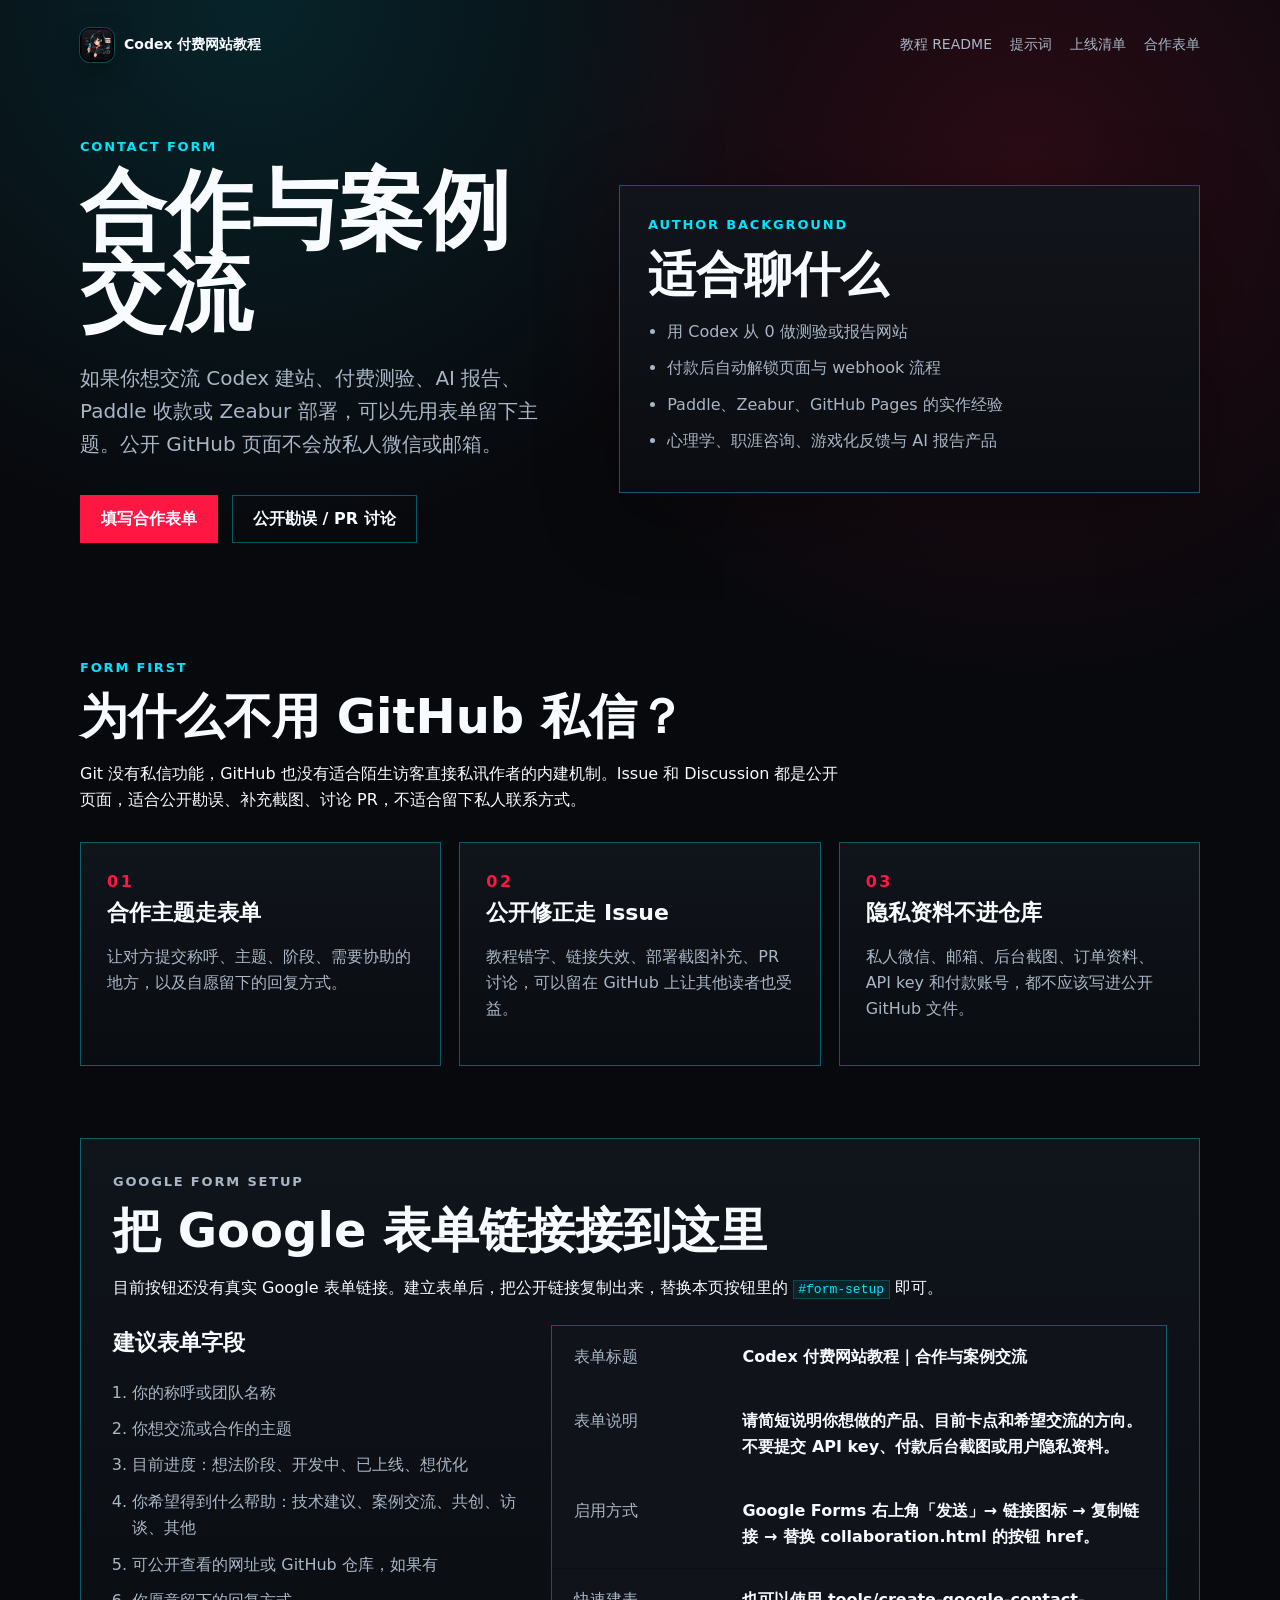
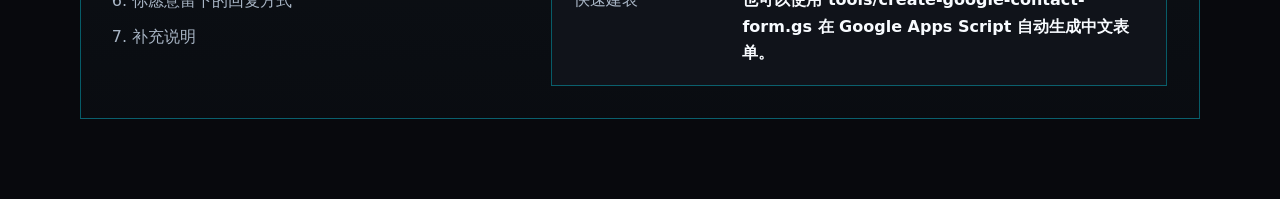
==== collaboration.html @ 183beb46 "Add form-first contact workflow" ====
<!doctype html>
<html lang="zh-CN">
  <head>
    <meta charset="utf-8" />
    <meta name="viewport" content="width=device-width, initial-scale=1" />
    <meta
      name="description"
      content="Codex 付费网站教程的合作与案例交流入口。使用表单提交合作主题，避免在公开 GitHub 页面暴露私人联系方式。"
    />
    <meta property="og:title" content="合作与案例交流｜Codex 付费网站教程" />
    <meta property="og:description" content="提交你的合作主题、案例、问题或共创方向。" />
    <meta property="og:image" content="https://momowangouo.github.io/codex-paid-quiz-tutorial/assets/brand/tutorial-og-cover.png" />
    <meta name="twitter:card" content="summary_large_image" />
    <title>合作与案例交流｜Codex 付费网站教程</title>
    <link rel="icon" type="image/png" href="./assets/brand/tutorial-mascot-icon.png" />
    <link rel="stylesheet" href="site.css" />
  </head>
  <body>
    <header class="hero compact-hero">
      <nav class="nav">
        <a class="brand" href="./">
          <img src="./assets/brand/tutorial-mascot-icon.png" alt="" />
          <span>Codex 付费网站教程</span>
        </a>
        <a href="./README.md">教程 README</a>
        <a href="./06-prompt-templates.md">提示词</a>
        <a href="./07-launch-checklist.md">上线清单</a>
        <a href="./collaboration.html">合作表单</a>
      </nav>
      <div class="hero-grid">
        <section class="hero-copy">
          <p class="eyebrow">Contact Form</p>
          <h1>合作与案例交流</h1>
          <p class="lead">
            如果你想交流 Codex 建站、付费测验、AI 报告、Paddle 收款或 Zeabur 部署，可以先用表单留下主题。公开 GitHub 页面不会放私人微信或邮箱。
          </p>
          <div class="actions">
            <!-- 将下面 href 的 #form-setup 替换成你的 Google 表单公开链接后，按钮就会直接打开表单。 -->
            <a class="button primary" href="#form-setup">填写合作表单</a>
            <a class="button ghost" href="https://github.com/momowangOUO/codex-paid-quiz-tutorial/issues/new?template=collaboration.yml">公开勘误 / PR 讨论</a>
          </div>
        </section>
        <aside class="hero-card form-card">
          <div class="form-card-inner">
            <p class="eyebrow">Author Background</p>
            <h2>适合聊什么</h2>
            <ul class="check-list">
              <li>用 Codex 从 0 做测验或报告网站</li>
              <li>付款后自动解锁页面与 webhook 流程</li>
              <li>Paddle、Zeabur、GitHub Pages 的实作经验</li>
              <li>心理学、职涯咨询、游戏化反馈与 AI 报告产品</li>
            </ul>
          </div>
        </aside>
      </div>
    </header>

    <main>
      <section class="section">
        <div class="section-head">
          <p class="eyebrow">Form First</p>
          <h2>为什么不用 GitHub 私信？</h2>
          <p>
            Git 没有私信功能，GitHub 也没有适合陌生访客直接私讯作者的内建机制。Issue 和 Discussion 都是公开页面，适合公开勘误、补充截图、讨论 PR，不适合留下私人联系方式。
          </p>
        </div>
        <div class="cards three">
          <article class="card">
            <span>01</span>
            <h3>合作主题走表单</h3>
            <p>让对方提交称呼、主题、阶段、需要协助的地方，以及自愿留下的回复方式。</p>
          </article>
          <article class="card">
            <span>02</span>
            <h3>公开修正走 Issue</h3>
            <p>教程错字、链接失效、部署截图补充、PR 讨论，可以留在 GitHub 上让其他读者也受益。</p>
          </article>
          <article class="card">
            <span>03</span>
            <h3>隐私资料不进仓库</h3>
            <p>私人微信、邮箱、后台截图、订单资料、API key 和付款账号，都不应该写进公开 GitHub 文件。</p>
          </article>
        </div>
      </section>

      <section class="section contact" id="form-setup">
        <p class="eyebrow">Google Form Setup</p>
        <h2>把 Google 表单链接接到这里</h2>
        <p class="contact-line">
          目前按钮还没有真实 Google 表单链接。建立表单后，把公开链接复制出来，替换本页按钮里的 <code>#form-setup</code> 即可。
        </p>
        <div class="split setup-split">
          <div>
            <h3>建议表单字段</h3>
            <ol class="step-list">
              <li>你的称呼或团队名称</li>
              <li>你想交流或合作的主题</li>
              <li>目前进度：想法阶段、开发中、已上线、想优化</li>
              <li>你希望得到什么帮助：技术建议、案例交流、共创、访谈、其他</li>
              <li>可公开查看的网址或 GitHub 仓库，如果有</li>
              <li>你愿意留下的回复方式</li>
              <li>补充说明</li>
            </ol>
          </div>
          <div class="cost-table">
            <div>
              <span>表单标题</span>
              <strong>Codex 付费网站教程｜合作与案例交流</strong>
            </div>
            <div>
              <span>表单说明</span>
              <strong>请简短说明你想做的产品、目前卡点和希望交流的方向。不要提交 API key、付款后台截图或用户隐私资料。</strong>
            </div>
            <div>
              <span>启用方式</span>
              <strong>Google Forms 右上角「发送」→ 链接图标 → 复制链接 → 替换 collaboration.html 的按钮 href。</strong>
            </div>
            <div>
              <span>快速建表</span>
              <strong>也可以使用 tools/create-google-contact-form.gs 在 Google Apps Script 自动生成中文表单。</strong>
            </div>
          </div>
        </div>
      </section>
    </main>
  </body>
</html>
---- site.css ----
:root {
  color-scheme: dark;
  --bg: #08090d;
  --panel: #10131a;
  --panel-strong: #151a24;
  --text: #f8fbff;
  --muted: #a9b6c6;
  --line: rgba(0, 229, 255, 0.36);
  --accent: #00e5ff;
  --hot: #ff1744;
}

* {
  box-sizing: border-box;
}

body {
  margin: 0;
  background:
    radial-gradient(circle at 20% 0%, rgba(0, 229, 255, 0.12), transparent 34rem),
    radial-gradient(circle at 80% 10%, rgba(255, 23, 68, 0.14), transparent 32rem),
    var(--bg);
  color: var(--text);
  font-family: Inter, ui-sans-serif, system-ui, -apple-system, BlinkMacSystemFont, "Segoe UI", "Microsoft YaHei", sans-serif;
  line-height: 1.65;
}

a {
  color: inherit;
  text-decoration: none;
}

.hero,
.section {
  width: min(1120px, calc(100% - 40px));
  margin: 0 auto;
}

.hero {
  padding: 28px 0 70px;
}

.compact-hero {
  padding-bottom: 42px;
}

.nav {
  display: flex;
  align-items: center;
  justify-content: flex-end;
  gap: 18px;
  margin-bottom: 74px;
  color: var(--muted);
  font-size: 14px;
}

.brand {
  display: inline-flex;
  align-items: center;
  gap: 10px;
  margin-right: auto;
  color: var(--text);
  font-weight: 800;
}

.brand img {
  width: 34px;
  height: 34px;
  border-radius: 10px;
  box-shadow: 0 0 0 1px rgba(0, 229, 255, 0.25), 0 8px 24px rgba(0, 0, 0, 0.34);
}

.nav a:hover {
  color: var(--accent);
}

.hero-grid {
  display: grid;
  grid-template-columns: minmax(0, 0.92fr) minmax(360px, 1.08fr);
  gap: 44px;
  align-items: center;
}

.eyebrow {
  color: var(--accent);
  font-size: 13px;
  font-weight: 700;
  letter-spacing: 0.14em;
  text-transform: uppercase;
}

h1,
h2,
h3,
p {
  margin-top: 0;
}

h1 {
  font-size: clamp(46px, 7vw, 86px);
  line-height: 0.95;
  letter-spacing: 0;
  margin-bottom: 28px;
}

h2 {
  font-size: clamp(30px, 4vw, 48px);
  line-height: 1.08;
  margin-bottom: 18px;
}

h3 {
  font-size: 22px;
  margin-bottom: 12px;
}

.lead {
  color: var(--muted);
  font-size: 20px;
  max-width: 650px;
}

.actions {
  display: flex;
  flex-wrap: wrap;
  gap: 14px;
  margin-top: 34px;
}

.button {
  display: inline-flex;
  min-height: 48px;
  align-items: center;
  justify-content: center;
  border: 1px solid var(--line);
  padding: 0 20px;
  font-weight: 700;
}

.button.primary {
  background: var(--hot);
  border-color: var(--hot);
}

.button.ghost:hover {
  border-color: var(--accent);
  color: var(--accent);
}

.button.text-button {
  border-color: transparent;
  color: var(--muted);
  padding-inline: 6px;
}

.button.text-button:hover {
  color: var(--accent);
}

.hero-card,
.card,
.cost-table,
.chapter-list,
.contact,
.visual {
  background: linear-gradient(180deg, rgba(17, 21, 28, 0.94), rgba(10, 12, 17, 0.94));
  border: 1px solid var(--line);
}

.hero-card {
  overflow: hidden;
  padding: 0;
  box-shadow: 0 22px 70px rgba(0, 0, 0, 0.34);
}

.hero-card img,
.visual img {
  display: block;
  width: 100%;
  height: auto;
}

.hero-card img {
  aspect-ratio: 16 / 9;
  object-fit: cover;
}

.section {
  padding: 72px 0;
}

.section-head {
  max-width: 760px;
  margin-bottom: 28px;
}

.cards {
  display: grid;
  gap: 18px;
}

.cards.three {
  grid-template-columns: repeat(auto-fit, minmax(240px, 1fr));
}

.card {
  padding: 26px;
  min-height: 220px;
}

.card span {
  color: var(--hot);
  font-weight: 800;
  letter-spacing: 0.16em;
}

.card p,
.split p,
.contact p {
  color: var(--muted);
}

.split {
  display: grid;
  grid-template-columns: 0.8fr 1.2fr;
  gap: 28px;
  align-items: start;
}

.cost-table {
  display: grid;
  gap: 1px;
  overflow: hidden;
}

.cost-table div {
  display: grid;
  grid-template-columns: 150px 1fr;
  gap: 18px;
  padding: 18px 22px;
  background: var(--panel);
}

.cost-table span {
  color: var(--muted);
}

.chapter-list {
  display: grid;
  grid-template-columns: repeat(2, minmax(0, 1fr));
  gap: 1px;
  overflow: hidden;
}

.chapter-list a {
  background: var(--panel);
  padding: 18px 22px;
  color: var(--muted);
}

.chapter-list a:hover {
  color: var(--text);
  background: var(--panel-strong);
}

.visual {
  padding: 18px;
}

.contact {
  margin-bottom: 80px;
  padding: 32px;
}

.case-study {
  display: grid;
  grid-template-columns: minmax(0, 1fr) 420px;
  gap: 26px;
  align-items: center;
}

.case-study img {
  display: block;
  width: 100%;
  border: 1px solid var(--line);
  aspect-ratio: 16 / 9;
  object-fit: cover;
}

.case-study p {
  color: var(--muted);
}

.note {
  color: #d8e0ea !important;
  border-left: 3px solid var(--hot);
  padding-left: 14px;
}

.contact-line {
  color: var(--text) !important;
}

.compact-actions {
  margin-top: 22px;
}

.form-card {
  padding: 0;
}

.form-card-inner {
  padding: 28px;
}

.check-list,
.step-list {
  margin: 18px 0 0;
  padding-left: 1.2rem;
  color: var(--muted);
}

.check-list li,
.step-list li {
  margin: 10px 0;
}

.setup-split {
  margin-top: 24px;
}

code {
  color: var(--accent);
  background: rgba(0, 229, 255, 0.08);
  border: 1px solid rgba(0, 229, 255, 0.18);
  padding: 0.08em 0.35em;
}

@media (max-width: 860px) {
  .hero,
  .section {
    width: min(100% - 28px, 720px);
  }

  .nav {
    justify-content: flex-start;
    overflow-x: auto;
    margin-bottom: 48px;
    white-space: nowrap;
  }

  .hero-grid,
  .split,
  .cards.three,
  .chapter-list,
  .case-study {
    grid-template-columns: 1fr;
  }

  .hero-card {
    order: -1;
  }

  .section {
    padding: 46px 0;
  }
}
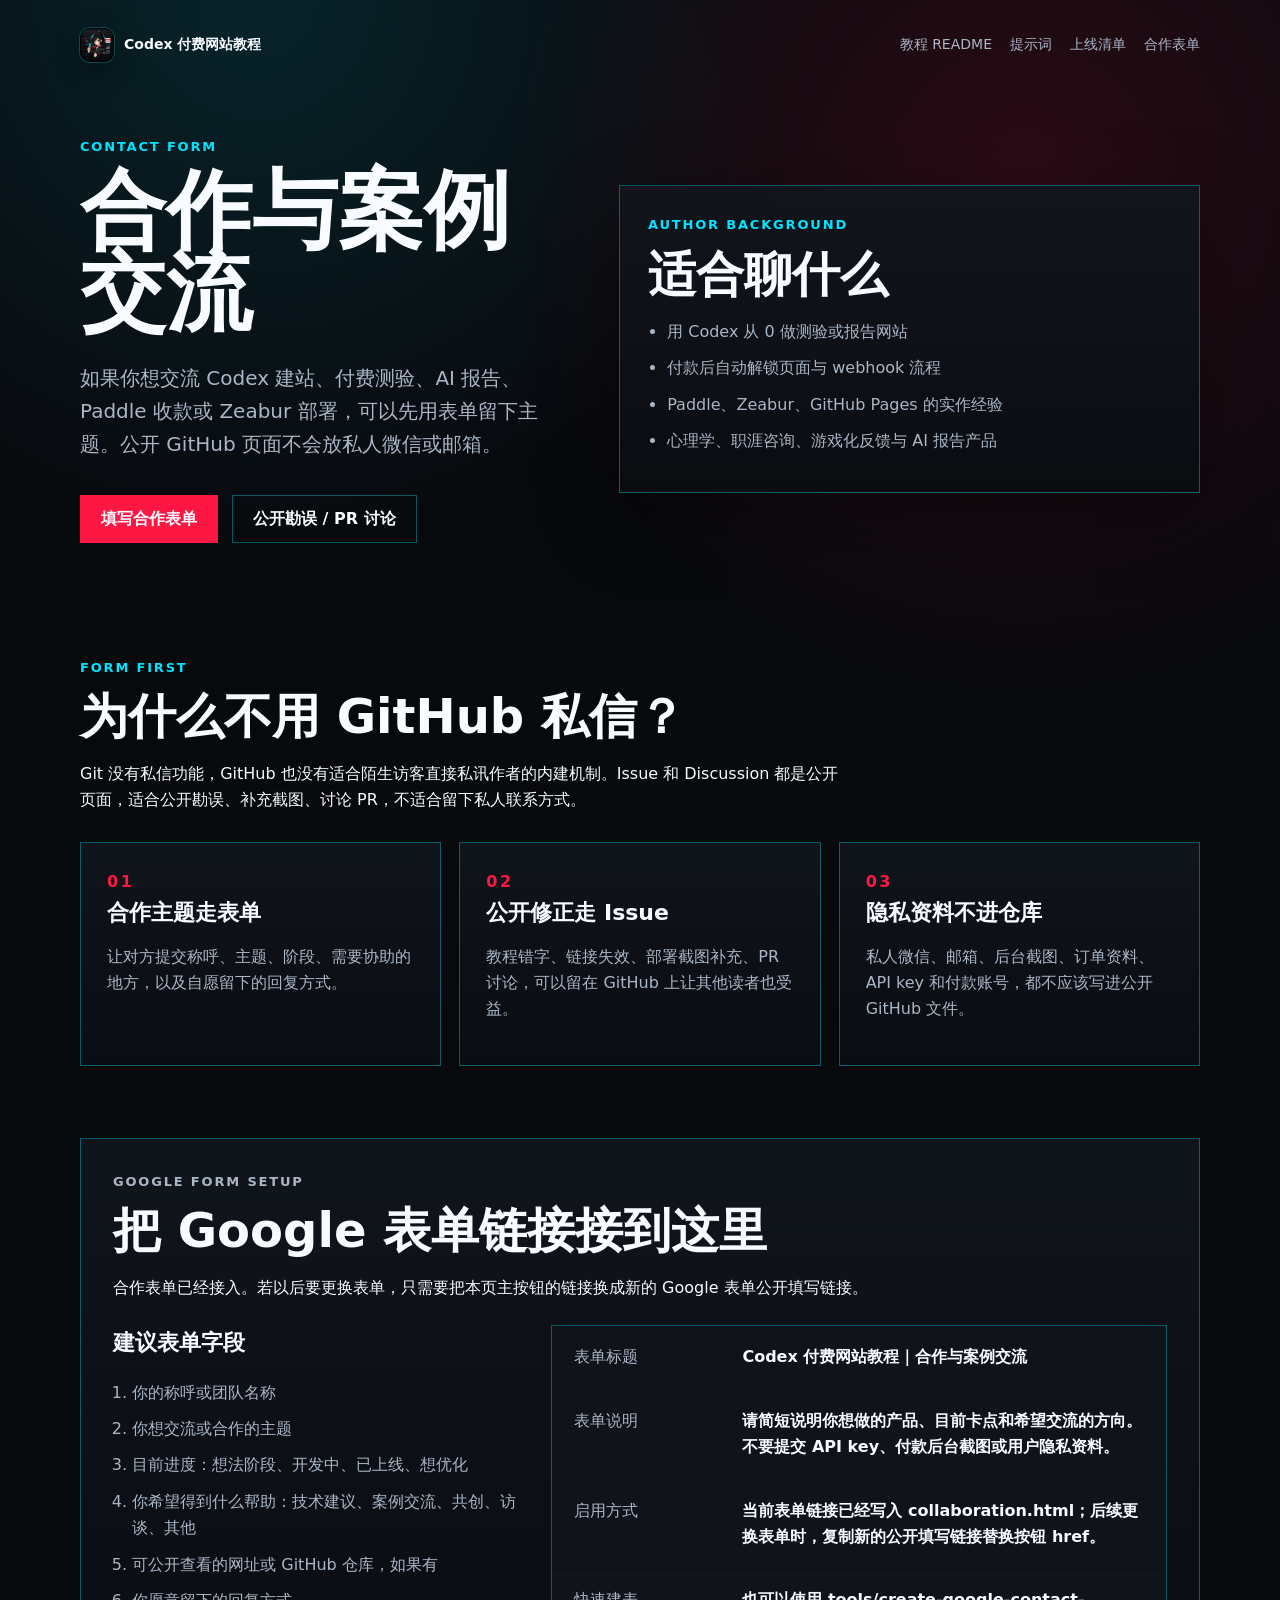
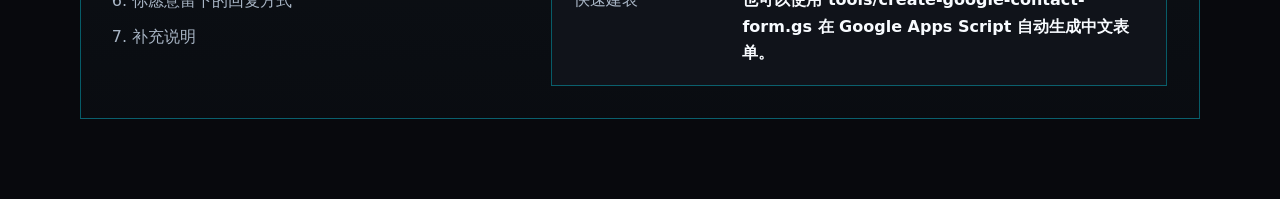
==== commit 58628233: "Wire collaboration Google form" ====
--- a/collaboration.html
+++ b/collaboration.html
@@ -35,8 +35,7 @@
             如果你想交流 Codex 建站、付费测验、AI 报告、Paddle 收款或 Zeabur 部署，可以先用表单留下主题。公开 GitHub 页面不会放私人微信或邮箱。
           </p>
           <div class="actions">
-            <!-- 将下面 href 的 #form-setup 替换成你的 Google 表单公开链接后，按钮就会直接打开表单。 -->
-            <a class="button primary" href="#form-setup">填写合作表单</a>
+            <a class="button primary" href="https://docs.google.com/forms/d/e/1FAIpQLSet3g2cL32ZElYICNwvxaq27R0pxqyoHw2AK5bQHjDzNQwlUg/viewform">填写合作表单</a>
             <a class="button ghost" href="https://github.com/momowangOUO/codex-paid-quiz-tutorial/issues/new?template=collaboration.yml">公开勘误 / PR 讨论</a>
           </div>
         </section>
@@ -87,7 +86,7 @@
         <p class="eyebrow">Google Form Setup</p>
         <h2>把 Google 表单链接接到这里</h2>
         <p class="contact-line">
-          目前按钮还没有真实 Google 表单链接。建立表单后，把公开链接复制出来，替换本页按钮里的 <code>#form-setup</code> 即可。
+          合作表单已经接入。若以后要更换表单，只需要把本页主按钮的链接换成新的 Google 表单公开填写链接。
         </p>
         <div class="split setup-split">
           <div>
@@ -113,7 +112,7 @@
             </div>
             <div>
               <span>启用方式</span>
-              <strong>Google Forms 右上角「发送」→ 链接图标 → 复制链接 → 替换 collaboration.html 的按钮 href。</strong>
+              <strong>当前表单链接已经写入 collaboration.html；后续更换表单时，复制新的公开填写链接替换按钮 href。</strong>
             </div>
             <div>
               <span>快速建表</span>
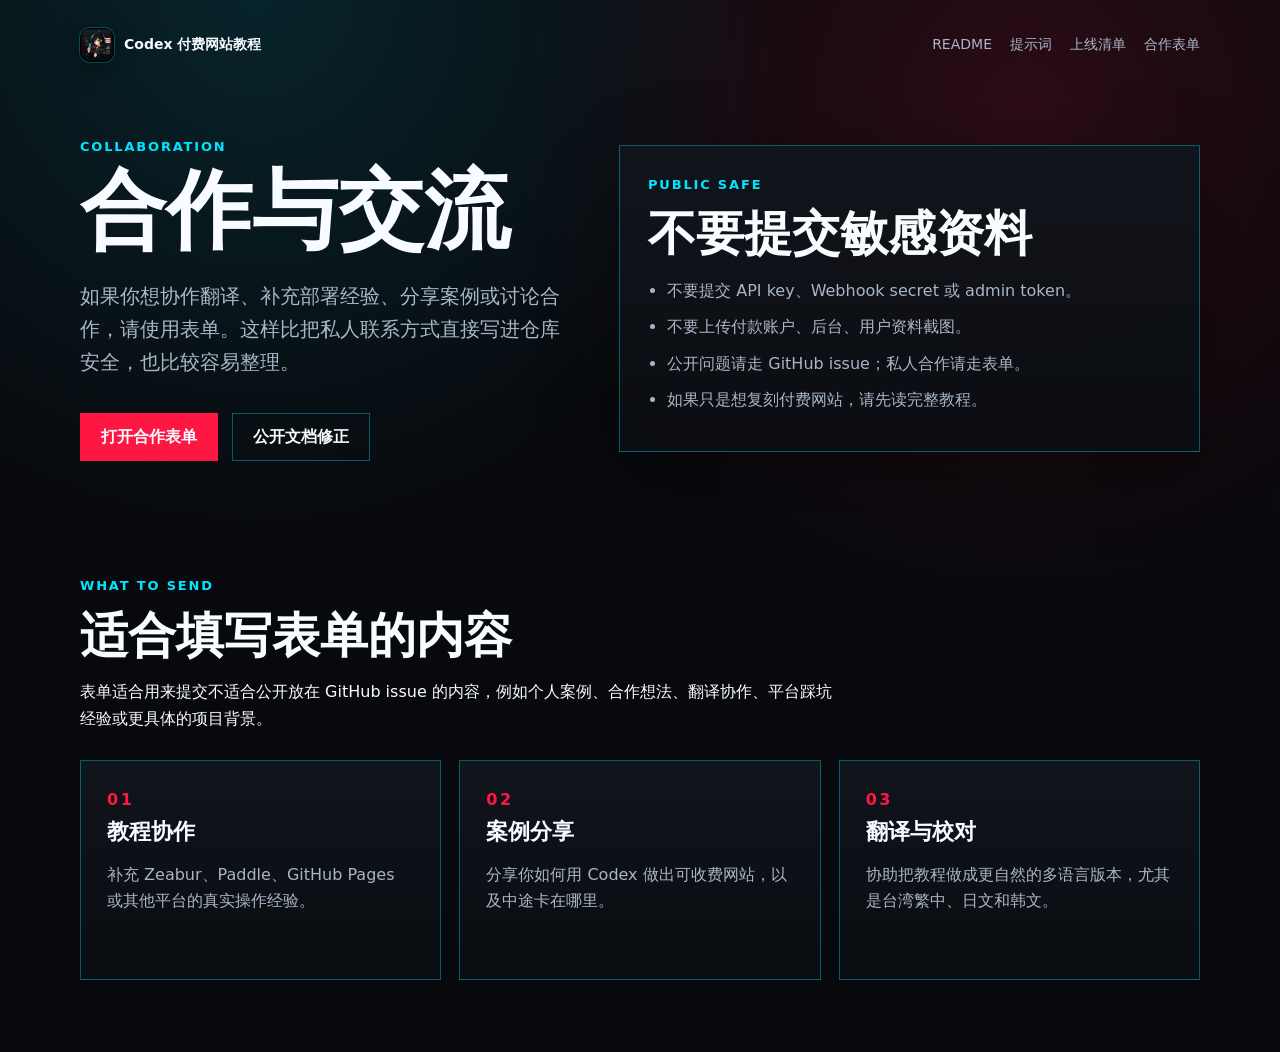
==== commit 61e2145e: "Restructure multilingual tutorial docs" ====
--- a/collaboration.html
+++ b/collaboration.html
@@ -3,15 +3,12 @@
   <head>
     <meta charset="utf-8" />
     <meta name="viewport" content="width=device-width, initial-scale=1" />
-    <meta
-      name="description"
-      content="Codex 付费网站教程的合作与案例交流入口。使用表单提交合作主题，避免在公开 GitHub 页面暴露私人联系方式。"
-    />
-    <meta property="og:title" content="合作与案例交流｜Codex 付费网站教程" />
-    <meta property="og:description" content="提交你的合作主题、案例、问题或共创方向。" />
+    <meta name="description" content="Codex 付费网站教程的合作与交流入口。" />
+    <meta property="og:title" content="合作与交流｜Codex 付费网站教程" />
+    <meta property="og:description" content="用于翻译协作、平台经验、案例分享与教程反馈的私密表单入口。" />
     <meta property="og:image" content="https://momowangouo.github.io/codex-paid-quiz-tutorial/assets/brand/tutorial-og-cover.png" />
     <meta name="twitter:card" content="summary_large_image" />
-    <title>合作与案例交流｜Codex 付费网站教程</title>
+    <title>合作与交流｜Codex 付费网站教程</title>
     <link rel="icon" type="image/png" href="./assets/brand/tutorial-mascot-icon.png" />
     <link rel="stylesheet" href="site.css" />
   </head>
@@ -22,103 +19,46 @@
           <img src="./assets/brand/tutorial-mascot-icon.png" alt="" />
           <span>Codex 付费网站教程</span>
         </a>
-        <a href="./README.md">教程 README</a>
-        <a href="./06-prompt-templates.md">提示词</a>
-        <a href="./07-launch-checklist.md">上线清单</a>
+        <a href="./README.md">README</a>
+        <a href="./docs/zh-CN/06-prompt-templates.md">提示词</a>
+        <a href="./docs/zh-CN/07-launch-checklist.md">上线清单</a>
         <a href="./collaboration.html">合作表单</a>
       </nav>
       <div class="hero-grid">
         <section class="hero-copy">
-          <p class="eyebrow">Contact Form</p>
-          <h1>合作与案例交流</h1>
-          <p class="lead">
-            如果你想交流 Codex 建站、付费测验、AI 报告、Paddle 收款或 Zeabur 部署，可以先用表单留下主题。公开 GitHub 页面不会放私人微信或邮箱。
-          </p>
+          <p class="eyebrow">Collaboration</p>
+          <h1>合作与交流</h1>
+          <p class="lead">如果你想协作翻译、补充部署经验、分享案例或讨论合作，请使用表单。这样比把私人联系方式直接写进仓库安全，也比较容易整理。</p>
           <div class="actions">
-            <a class="button primary" href="https://docs.google.com/forms/d/e/1FAIpQLSet3g2cL32ZElYICNwvxaq27R0pxqyoHw2AK5bQHjDzNQwlUg/viewform">填写合作表单</a>
-            <a class="button ghost" href="https://github.com/momowangOUO/codex-paid-quiz-tutorial/issues/new?template=collaboration.yml">公开勘误 / PR 讨论</a>
+            <a class="button primary" href="https://docs.google.com/forms/d/e/1FAIpQLSet3g2cL32ZElYICNwvxaq27R0pxqyoHw2AK5bQHjDzNQwlUg/viewform">打开合作表单</a>
+            <a class="button ghost" href="https://github.com/momowangOUO/codex-paid-quiz-tutorial/issues/new?template=collaboration.yml">公开文档修正</a>
           </div>
         </section>
         <aside class="hero-card form-card">
           <div class="form-card-inner">
-            <p class="eyebrow">Author Background</p>
-            <h2>适合聊什么</h2>
+            <p class="eyebrow">Public Safe</p>
+            <h2>不要提交敏感资料</h2>
             <ul class="check-list">
-              <li>用 Codex 从 0 做测验或报告网站</li>
-              <li>付款后自动解锁页面与 webhook 流程</li>
-              <li>Paddle、Zeabur、GitHub Pages 的实作经验</li>
-              <li>心理学、职涯咨询、游戏化反馈与 AI 报告产品</li>
+              <li>不要提交 API key、Webhook secret 或 admin token。</li>
+              <li>不要上传付款账户、后台、用户资料截图。</li>
+              <li>公开问题请走 GitHub issue；私人合作请走表单。</li>
+              <li>如果只是想复刻付费网站，请先读完整教程。</li>
             </ul>
           </div>
         </aside>
       </div>
     </header>
-
     <main>
       <section class="section">
         <div class="section-head">
-          <p class="eyebrow">Form First</p>
-          <h2>为什么不用 GitHub 私信？</h2>
-          <p>
-            Git 没有私信功能，GitHub 也没有适合陌生访客直接私讯作者的内建机制。Issue 和 Discussion 都是公开页面，适合公开勘误、补充截图、讨论 PR，不适合留下私人联系方式。
-          </p>
+          <p class="eyebrow">What To Send</p>
+          <h2>适合填写表单的内容</h2>
+          <p>表单适合用来提交不适合公开放在 GitHub issue 的内容，例如个人案例、合作想法、翻译协作、平台踩坑经验或更具体的项目背景。</p>
         </div>
         <div class="cards three">
-          <article class="card">
-            <span>01</span>
-            <h3>合作主题走表单</h3>
-            <p>让对方提交称呼、主题、阶段、需要协助的地方，以及自愿留下的回复方式。</p>
-          </article>
-          <article class="card">
-            <span>02</span>
-            <h3>公开修正走 Issue</h3>
-            <p>教程错字、链接失效、部署截图补充、PR 讨论，可以留在 GitHub 上让其他读者也受益。</p>
-          </article>
-          <article class="card">
-            <span>03</span>
-            <h3>隐私资料不进仓库</h3>
-            <p>私人微信、邮箱、后台截图、订单资料、API key 和付款账号，都不应该写进公开 GitHub 文件。</p>
-          </article>
-        </div>
-      </section>
-
-      <section class="section contact" id="form-setup">
-        <p class="eyebrow">Google Form Setup</p>
-        <h2>把 Google 表单链接接到这里</h2>
-        <p class="contact-line">
-          合作表单已经接入。若以后要更换表单，只需要把本页主按钮的链接换成新的 Google 表单公开填写链接。
-        </p>
-        <div class="split setup-split">
-          <div>
-            <h3>建议表单字段</h3>
-            <ol class="step-list">
-              <li>你的称呼或团队名称</li>
-              <li>你想交流或合作的主题</li>
-              <li>目前进度：想法阶段、开发中、已上线、想优化</li>
-              <li>你希望得到什么帮助：技术建议、案例交流、共创、访谈、其他</li>
-              <li>可公开查看的网址或 GitHub 仓库，如果有</li>
-              <li>你愿意留下的回复方式</li>
-              <li>补充说明</li>
-            </ol>
-          </div>
-          <div class="cost-table">
-            <div>
-              <span>表单标题</span>
-              <strong>Codex 付费网站教程｜合作与案例交流</strong>
-            </div>
-            <div>
-              <span>表单说明</span>
-              <strong>请简短说明你想做的产品、目前卡点和希望交流的方向。不要提交 API key、付款后台截图或用户隐私资料。</strong>
-            </div>
-            <div>
-              <span>启用方式</span>
-              <strong>当前表单链接已经写入 collaboration.html；后续更换表单时，复制新的公开填写链接替换按钮 href。</strong>
-            </div>
-            <div>
-              <span>快速建表</span>
-              <strong>也可以使用 tools/create-google-contact-form.gs 在 Google Apps Script 自动生成中文表单。</strong>
-            </div>
-          </div>
+          <article class="card"><span>01</span><h3>教程协作</h3><p>补充 Zeabur、Paddle、GitHub Pages 或其他平台的真实操作经验。</p></article>
+          <article class="card"><span>02</span><h3>案例分享</h3><p>分享你如何用 Codex 做出可收费网站，以及中途卡在哪里。</p></article>
+          <article class="card"><span>03</span><h3>翻译与校对</h3><p>协助把教程做成更自然的多语言版本，尤其是台湾繁中、日文和韩文。</p></article>
         </div>
       </section>
     </main>
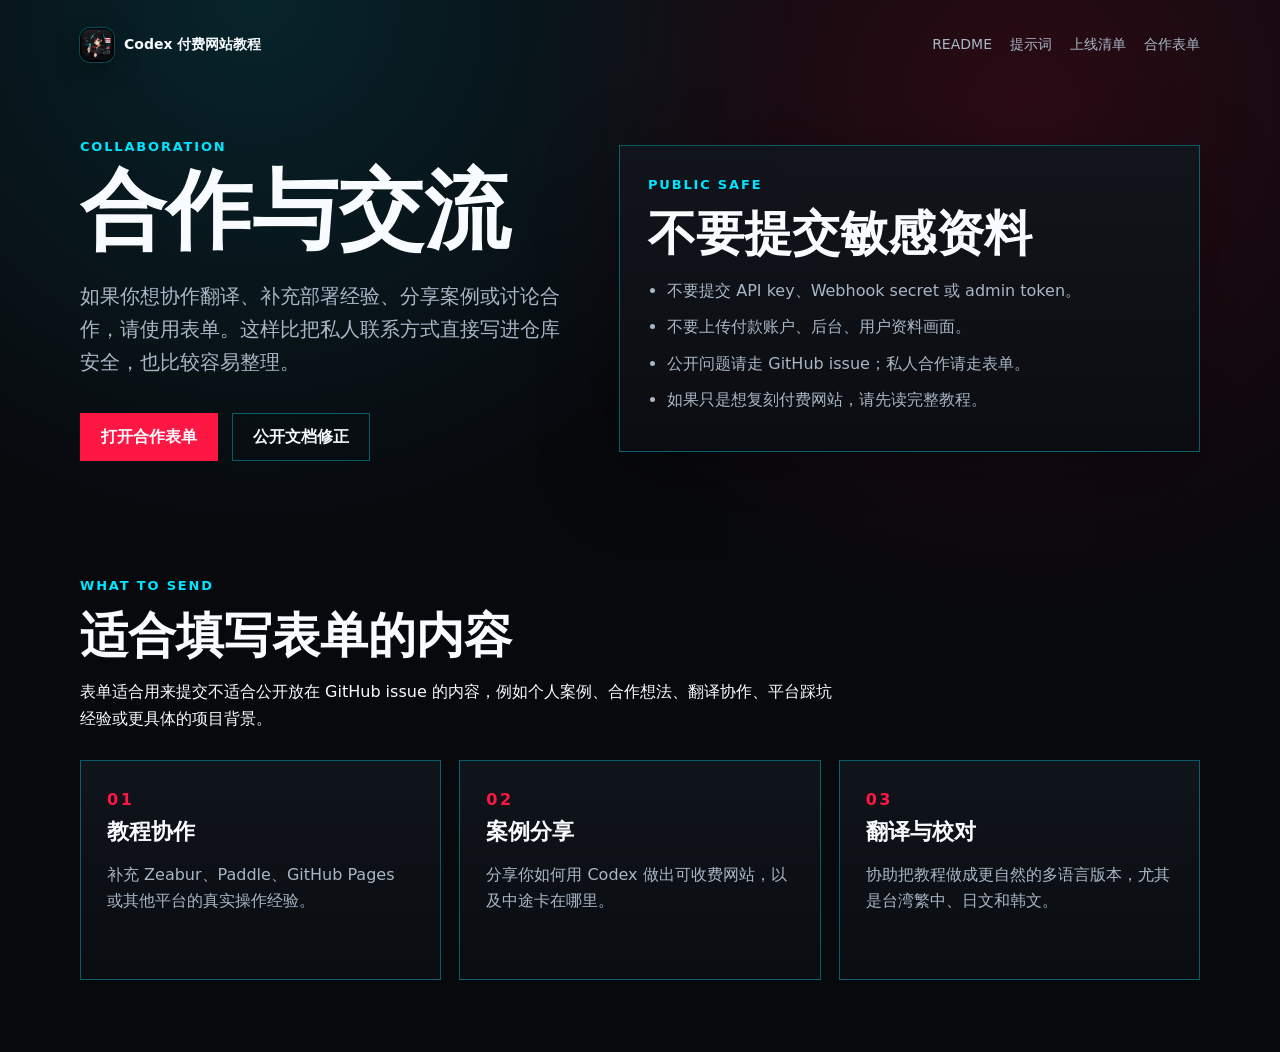
==== commit 03588426: "Restore rich multilingual tutorial content" ====
--- a/collaboration.html
+++ b/collaboration.html
@@ -40,7 +40,7 @@
             <h2>不要提交敏感资料</h2>
             <ul class="check-list">
               <li>不要提交 API key、Webhook secret 或 admin token。</li>
-              <li>不要上传付款账户、后台、用户资料截图。</li>
+              <li>不要上传付款账户、后台、用户资料画面。</li>
               <li>公开问题请走 GitHub issue；私人合作请走表单。</li>
               <li>如果只是想复刻付费网站，请先读完整教程。</li>
             </ul>
